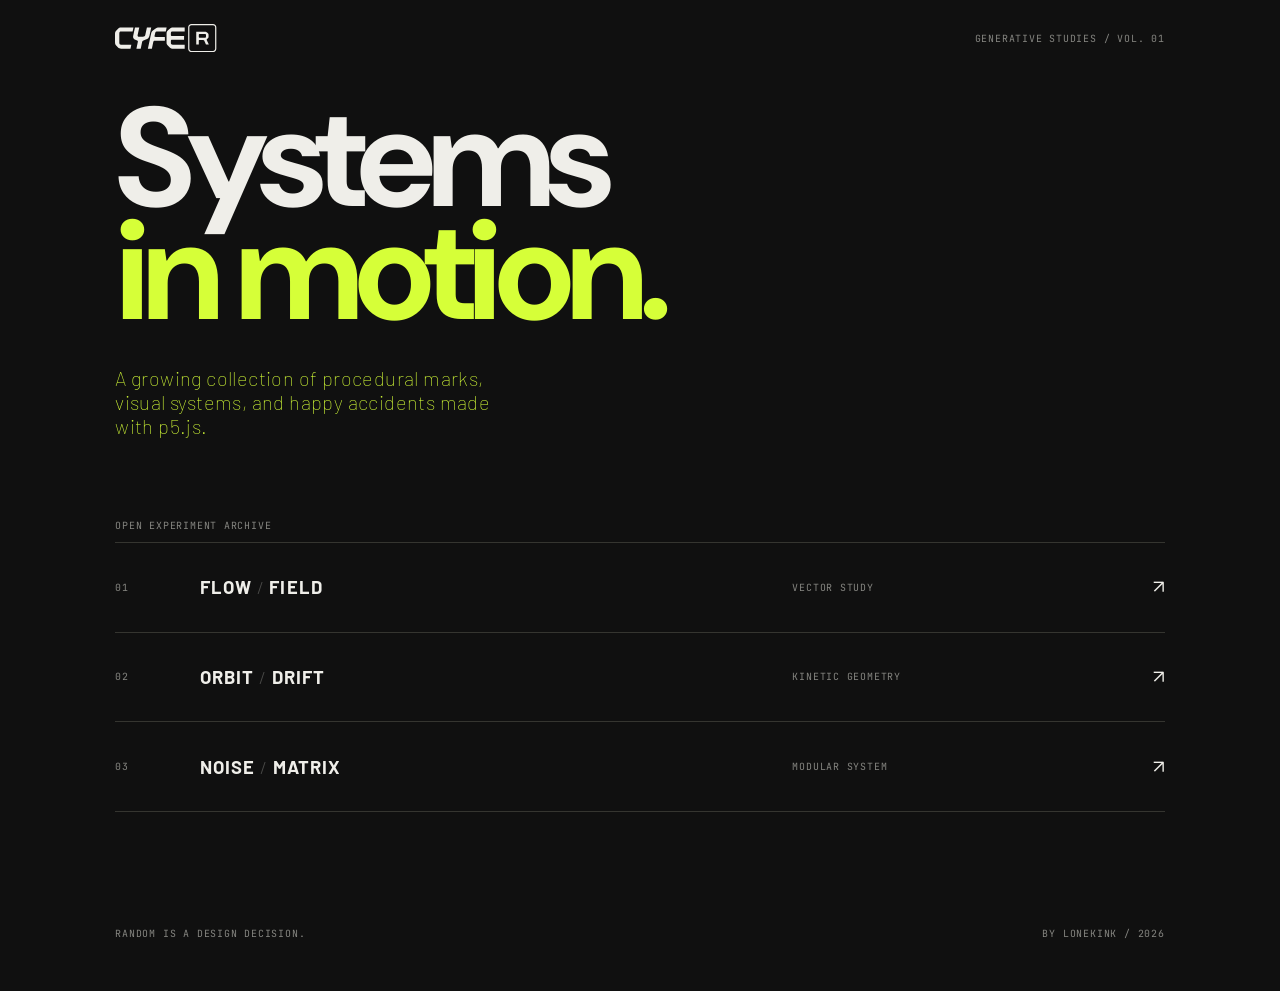
==== index.html @ 2ccb908e "Update index.html OEA relocation" ====
<!doctype html>
<html lang="en">
<head>
  <meta charset="utf-8">
  <meta name="viewport" content="width=device-width, initial-scale=1">
  <meta name="theme-color" content="#101010">
  <title>CYFER / Experiments</title>
  <link rel="stylesheet" href="site.css">
  <link rel="preconnect" href="https://fonts.googleapis.com">
<link rel="preconnect" href="https://fonts.gstatic.com" crossorigin>
<link href="https://fonts.googleapis.com/css2?family=DM+Sans:opsz,wght@9..40,400;9..40,700&family=Barlow:wght@100;700&family=JetBrains+Mono:wght@400;500&display=swap" rel="stylesheet">
</head>
<body>
<header class="topbar">
  <div class="topbar-inner">
    <a class="wordmark" href="./" aria-label="CYFER home">
<svg xmlns="http://www.w3.org/2000/svg" version="1.1" viewBox="0 0 240.51 66.83">
  <g fill="currentColor">
    <path d="M10.26,57.83c-1.18-.53-2.36-1.42-3.56-2.66l-3.96-4.18c-1.15-1.2-1.9-2.38-2.23-3.53-.34-1.15-.5-2.71-.5-4.68v-18.72c0-1.97.17-3.53.5-4.68.33-1.15,1.08-2.33,2.23-3.53l3.96-4.18c1.2-1.25,2.39-2.14,3.56-2.66,1.18-.53,2.53-.79,4.07-.79h29.48l-2.04,9.5H14.18c-1.34,0-2.34.37-2.99,1.12-.65.74-.97,1.91-.97,3.49v22.18c0,1.58.32,2.75.97,3.49.65.74,1.64,1.12,2.99,1.12h24.57l-1.99,9.5H14.33c-1.54,0-2.89-.26-4.07-.79Z"/>
    <path d="M133.44,57.9c-1.32-.48-2.7-1.39-4.14-2.74l-3.46-3.24c-1.25-1.2-2.14-2.39-2.66-3.56-.53-1.18-.79-2.53-.79-4.07v-21.82c0-1.58.25-2.95.76-4.1s1.4-2.33,2.7-3.53l3.46-3.24c1.44-1.34,2.82-2.24,4.14-2.7,1.32-.46,2.92-.68,4.79-.68h27.16v9.5h-28.17c-1.58,0-2.75.32-3.49.97-.74.65-1.12,1.64-1.12,2.99v3.74c0,1.3.22,2.16.65,2.59.43.43,1.27.65,2.52.65h28.17v8.78h-28.17c-1.25,0-2.09.22-2.52.65-.43.43-.65,1.3-.65,2.59v4.46c0,1.34.37,2.34,1.12,2.99.74.65,1.91.97,3.49.97h28.17v9.5h-27.16c-1.87,0-3.47-.24-4.79-.72Z"/>
    <g fill="currentColor" id="R-letter"><path d="M192.82,18.42h21.38c.77,0,1.46.11,2.06.32.6.21,1.19.58,1.76,1.09l2.4,2.19c.6.54,1.03,1.15,1.29,1.82.26.67.39,1.34.39,1.99v4.46c0,1.69-.56,2.96-1.67,3.81l-1.8,1.41c-.66.51-.99,1.11-.99,1.8,0,.37.1.76.3,1.16l4.76,9.94h-6.86l-4.11-9.09c-.51-1.09-1.34-1.63-2.49-1.63h-8.18c-.69,0-1.21.18-1.59.54-.37.36-.56.89-.56,1.61v8.57h-6.09v-30ZM215.23,31.79c.51-.46.77-1.16.77-2.1v-3.26c0-.94-.26-1.64-.77-2.1-.51-.46-1.17-.69-1.97-.69h-12.2c-.69,0-1.21.18-1.59.54-.37.36-.56.89-.56,1.61v4.54c0,.71.19,1.25.56,1.61.37.36.9.54,1.59.54h12.2c.8,0,1.46-.23,1.97-.69Z"/>  </g>
  </g>
  <g id="keycap" fill="currentColor"> <path d="M232.67,66.83h-51.16c-4.32,0-7.84-3.52-7.84-7.84V7.84c0-4.32,3.52-7.84,7.84-7.84h51.16c4.32,0,7.84,3.52,7.84,7.84v51.15c0,4.32-3.52,7.84-7.84,7.84ZM181.51,2.83c-2.76,0-5,2.25-5,5v51.15c0,2.76,2.25,5.01,5,5.01h51.16c2.76,0,5-2.25,5-5.01V7.84c0-2.76-2.25-5-5-5h-51.16Z"/>
  <g fill="currentColor">
    <path d="M54.37,41.41c0-1.15-.55-1.94-1.66-2.38l-4.54-1.94c-1.82-.82-3.16-1.75-4-2.81-.84-1.06-1.26-2.4-1.26-4.03,0-.91.1-1.77.29-2.59l4.18-19.44h10.22l-3.74,17.57c-.14.62-.22,1.18-.22,1.66,0,1.06.31,1.81.94,2.27.62.46,1.61.68,2.95.68h8.78c1.63,0,2.89-.36,3.78-1.08.89-.72,1.52-1.9,1.91-3.53l3.74-17.57h10.22l-4.18,19.44c-.91,4.51-3.77,7.63-8.57,9.36l-5.69,2.02c-1.68.58-2.69,1.68-3.02,3.31l-3.46,16.27h-10.22l3.46-16.27c.05-.19.07-.5.07-.94Z"/>
    <path d="M87.33,18.37c.74-1.15,1.88-2.33,3.42-3.53l4.18-3.24c1.73-1.34,3.3-2.24,4.72-2.7,1.42-.46,3.06-.68,4.93-.68h18l-2.02,9.5h-19.73c-1.58,0-2.82.32-3.71.97-.89.65-1.48,1.64-1.76,2.99l-1.3,5.9c-.1.38-.14.86-.14,1.44,0,.72.19,1.2.58,1.44.38.24,1.08.36,2.09.36h21.73l.13,8.78h-23.73c-1.25,0-2.14.22-2.66.65-.53.43-.94,1.3-1.22,2.59l-3.31,15.77h-9.5l7.7-36.14c.33-1.58.88-2.95,1.62-4.1Z"/>
  </g>
</svg>
    </a>
    <span class="eyebrow">GENERATIVE STUDIES / VOL. 01</span>
  </div>
</header>
  <main>
    <section class="intro">
      <h1>Systems<br><em>in motion.</em></h1>
      <p class="summary">A growing collection of procedural marks, visual systems, and happy accidents made with p5.js.</p>
    </section>    
          <p class="eyebrow">OPEN EXPERIMENT ARCHIVE</p>
        <section class="experiments" aria-label="Experiments">
      <a class="experiment" href="experiments/01-flow/">
        <span class="number">01</span>
        <span class="name">FLOW<span class="slash">/</span>FIELD</span>
        <span class="kind">VECTOR STUDY</span>
        <span class="arrow">&#x2197;&#xFE0E;</span>
      </a>

      <a class="experiment" href="experiments/02-orbit/">
        <span class="number">02</span>
        <span class="name">ORBIT<span class="slash">/</span>DRIFT</span>
        <span class="kind">KINETIC GEOMETRY</span>
        <span class="arrow">&#x2197;&#xFE0E;</span>
      </a>

      <a class="experiment" href="experiments/03-grid/">
        <span class="number">03</span>
        <span class="name">NOISE<span class="slash">/</span>MATRIX</span>
        <span class="kind">MODULAR SYSTEM</span>
        <span class="arrow">&#x2197;&#xFE0E;</span>
      </a>

    </section>
    <footer><span>RANDOM IS A DESIGN DECISION.</span><span>BY LONEKINK / <span id="year"></span></span></footer>
    <script>
  document.getElementById('year').textContent = new Date().getFullYear();
</script>
  </main>
</body>
</html>
---- site.css ----
:root {
  color-scheme: dark;
  --bg: #101010;
  --fg: #efeee9;
  --muted: #858580;
  --line: #353530;
  --accent: #d6ff38;
}
* { box-sizing: border-box; }
html { background: var(--bg); }

/* ---------- BODY ---------- */
body {
  margin: 0; background: var(--bg); color: var(--fg);
  font-family: "DM Sans", "Helvetica Neue", Helvetica, Arial, sans-serif;  
  min-height: 100vh;
  min-height: 100dvh;
  display: flex;
  flex-direction: column;
}
a { color: inherit; text-decoration: none; }

/* ---------- TOPBAR: full-bleed line, aligned content ---------- */
.topbar {
  height: clamp(64px, 6vw, 110px);
  flex-shrink: 0;
}
.topbar-inner {
  height: 100%;
  max-width: clamp(1120px, 92vw, 2200px);
  margin: 0 auto;
  padding: 0 clamp(20px, 5vw, 120px);
  display: flex; align-items: center; justify-content: space-between;
}
.wordmark {
  display: inline-flex;
  align-items: center;
  color: var(--fg); 
  transition: color .2s ease;
}
.wordmark svg {
  display: block;
  height: clamp(24px, 2.2vw, 42px); 
  width: auto;
}
.wordmark:hover {
  color: var(--accent);
}

/* ---------- MONO MICRO-TYPE ---------- */
.eyebrow, .kind, .number, footer {
  font-family: "JetBrains Mono", "SFMono-Regular", Consolas, monospace;
  letter-spacing: .08em;
  font-size: clamp(.62rem, .68vw, 1rem);
}
.eyebrow, .kind, .number { color: var(--muted); }

/* ---------- MAIN ---------- */
main {
  flex: 1;
  display: flex;
  flex-direction: column;
  justify-content: center;
  width: 100%;
  max-width: clamp(1120px, 92vw, 2200px);
  margin: 0 auto;
  padding: 0 clamp(20px, 5vw, 120px);
}
main > * { flex-shrink: 0; }

/* ---------- INTRO ---------- */
.intro {
  padding: 0 0 clamp(40px, 4vw, 80px);
}

/* ---------- HEADLINE ---------- */
h1 {
  font-size: clamp(4rem, 11vw, 20rem);
  line-height: .8;
  letter-spacing: -.052em;
  margin: clamp(20px, 2vw, 40px) 0 clamp(28px, 3vw, 56px);
  font-weight: 700;
}
h1 em { color: var(--accent); font-style: normal; }

.summary {
  max-width: clamp(360px, 32vw, 680px); /* Widened slightly to accommodate larger text */
  color: var(--accent);      
  font-family: "Barlow", "Helvetica Neue", sans-serif; 
  font-size: clamp(1.25rem, 1.4vw, 1.85rem); /* <-- INCREASED (was 1.1 to 1.6) */
  font-weight: 100;          
  line-height: 1.2;          
  letter-spacing: 0.02em;    
}

/* ---------- EXPERIMENT LIST ---------- */
.experiments { border-top: 1px solid var(--line);
               padding-bottom: clamp(40px, 6vw, 100px); /* <-- Added bottom padding */
}
.experiment {
  display: grid;
  grid-template-columns: clamp(48px, 5vw, 110px) 1fr minmax(140px, 320px) 32px;
  gap: clamp(12px, 1.6vw, 32px);
  align-items: center;
  min-height: clamp(84px, 7vw, 160px);
  border-bottom: 1px solid var(--line);
  transition: padding .2s, color .2s;
}
.experiment:hover { padding: 0 16px; color: var(--accent); }

/* Fixed: Re-added the .name class and heavy font */
.name {
  font-family: "Barlow", "Helvetica Neue", sans-serif; 
  font-size: clamp(1.4rem, 2.6vw, 3.4rem); /* <-- INCREASED (was 1.2 to 3) */
  font-weight: 700;               
  letter-spacing: 0.1em;          
  text-transform: uppercase;      
  color: var(--fg);               
  width: 100%;                    
  display: block;                 
  white-space: nowrap;            
  transition: color .2s, letter-spacing .3s;
}

/* Fixed: Added the ultra-thin dash separator */
.slash {
  font-weight: 300;           /* Thinnest weight */
  color: var(--muted);        /* Muted color */
  font-size: 1em;          /* Slightly smaller */
  opacity: 0.5;               /* Visual weight drop */
  margin: 0 0.25em;           /* Breathing room */
  display: inline-block;      
}

.experiment:hover .slash {
  color: var(--accent);
  opacity: 1;
}

.arrow {
  font-family: "DM Sans", sans-serif; /* <-- Forces a clean, non-emoji font */
  font-size: clamp(1.15rem, 1.4vw, 2rem);
  text-align: right;
}

/* ---------- FOOTER ---------- */
footer {
  display: flex; justify-content: space-between;
  color: var(--muted);
  flex-shrink: 0;
  width: 100%;
  max-width: clamp(1120px, 92vw, 2200px);
  margin: 0 auto;
  padding: clamp(30px, 3vw, 70px) 0 clamp(40px, 4vw, 90px);
}

/* ---------- WIDE / ULTRAWIDE ---------- */
@media (min-width: 1600px) {
  main, .topbar-inner, footer { max-width: 1800px; }

  .experiment {
    min-height: clamp(64px, 4.5vw, 96px);
    grid-template-columns: clamp(40px, 4vw, 80px) 1fr minmax(120px, 240px) 28px;
    gap: clamp(10px, 1.2vw, 20px);
  }
  .name  { font-size: clamp(1.5rem, 1.8vw, 2.2rem); } /* <-- Bumped up */
  .arrow { font-size: clamp(1rem, 1.1vw, 1.3rem); }
}

@media (min-width: 2000px) {
  main, .topbar-inner, footer { max-width: 2200px; }
  h1   { font-size: clamp(14rem, 11vw, 24rem); }

  .experiment { min-height: clamp(60px, 3.8vw, 84px); }
  .name       { font-size: clamp(1.6rem, 1.5vw, 2.4rem); } /* <-- Bumped up */
  .kind       { font-size: clamp(.58rem, .62vw, .8rem); }
}

@media (min-width: 2800px) {
  main, .topbar-inner {
    max-width: 2600px;
    padding-left: clamp(60px, 5vw, 160px);
    padding-right: clamp(60px, 5vw, 160px);
  }
  footer { max-width: 2600px; }
  
  h1   { font-size: clamp(18rem, 11vw, 30rem); }
  .summary { max-width: 820px; font-size: 2rem; } /* <-- Bumped up */
  .name       { font-size: clamp(1.8rem, 1.3vw, 2.6rem); } /* <-- Bumped up */
  .experiment { min-height: clamp(56px, 3.2vw, 72px); }
}

/* ---------- MOBILE ---------- */
@media (max-width: 600px) {
  .topbar { height: 64px; }
  .topbar .eyebrow { max-width: 130px; text-align: right; line-height: 1.5; }
  .experiment { grid-template-columns: 30px 1fr 20px; }
  .kind { display: none; }
  .summary {
    font-size: 1.15rem; /* <-- Added so the summary grows on mobile too */
  }
}
  .name {
    font-size: 1.15rem; /* <-- Increased from 0.95rem */
    letter-spacing: 0.06em; /* <-- Slightly increased to balance the heavier font */
  }
}
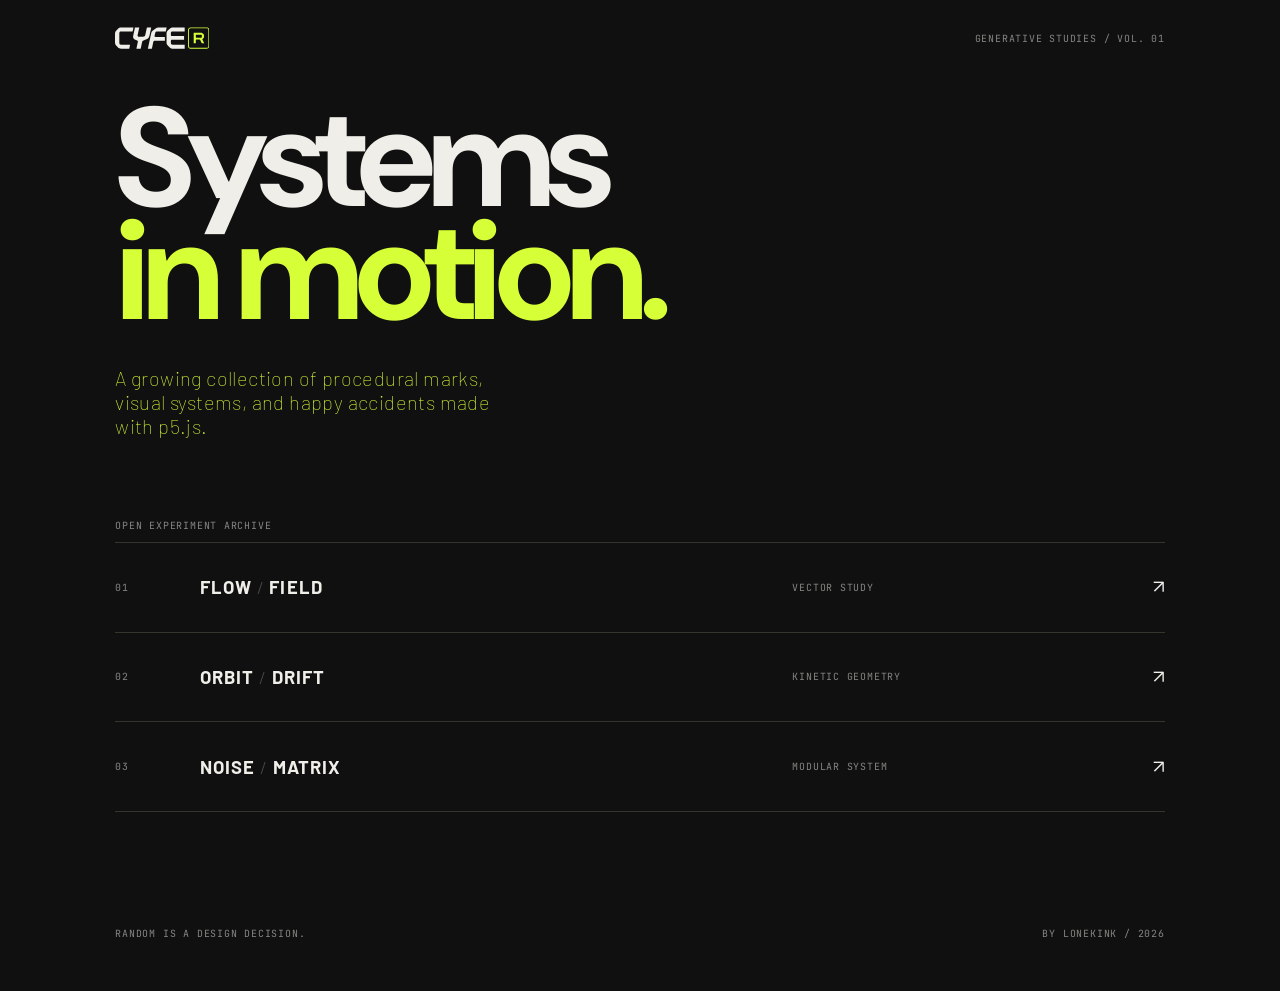
==== commit 6d6a4639: "Update index.html SVG update" ====
--- a/index.html
+++ b/index.html
@@ -14,16 +14,18 @@
 <header class="topbar">
   <div class="topbar-inner">
     <a class="wordmark" href="./" aria-label="CYFER home">
-<svg xmlns="http://www.w3.org/2000/svg" version="1.1" viewBox="0 0 240.51 66.83">
-  <g fill="currentColor">
-    <path d="M10.26,57.83c-1.18-.53-2.36-1.42-3.56-2.66l-3.96-4.18c-1.15-1.2-1.9-2.38-2.23-3.53-.34-1.15-.5-2.71-.5-4.68v-18.72c0-1.97.17-3.53.5-4.68.33-1.15,1.08-2.33,2.23-3.53l3.96-4.18c1.2-1.25,2.39-2.14,3.56-2.66,1.18-.53,2.53-.79,4.07-.79h29.48l-2.04,9.5H14.18c-1.34,0-2.34.37-2.99,1.12-.65.74-.97,1.91-.97,3.49v22.18c0,1.58.32,2.75.97,3.49.65.74,1.64,1.12,2.99,1.12h24.57l-1.99,9.5H14.33c-1.54,0-2.89-.26-4.07-.79Z"/>
-    <path d="M133.44,57.9c-1.32-.48-2.7-1.39-4.14-2.74l-3.46-3.24c-1.25-1.2-2.14-2.39-2.66-3.56-.53-1.18-.79-2.53-.79-4.07v-21.82c0-1.58.25-2.95.76-4.1s1.4-2.33,2.7-3.53l3.46-3.24c1.44-1.34,2.82-2.24,4.14-2.7,1.32-.46,2.92-.68,4.79-.68h27.16v9.5h-28.17c-1.58,0-2.75.32-3.49.97-.74.65-1.12,1.64-1.12,2.99v3.74c0,1.3.22,2.16.65,2.59.43.43,1.27.65,2.52.65h28.17v8.78h-28.17c-1.25,0-2.09.22-2.52.65-.43.43-.65,1.3-.65,2.59v4.46c0,1.34.37,2.34,1.12,2.99.74.65,1.91.97,3.49.97h28.17v9.5h-27.16c-1.87,0-3.47-.24-4.79-.72Z"/>
-    <g fill="currentColor" id="R-letter"><path d="M192.82,18.42h21.38c.77,0,1.46.11,2.06.32.6.21,1.19.58,1.76,1.09l2.4,2.19c.6.54,1.03,1.15,1.29,1.82.26.67.39,1.34.39,1.99v4.46c0,1.69-.56,2.96-1.67,3.81l-1.8,1.41c-.66.51-.99,1.11-.99,1.8,0,.37.1.76.3,1.16l4.76,9.94h-6.86l-4.11-9.09c-.51-1.09-1.34-1.63-2.49-1.63h-8.18c-.69,0-1.21.18-1.59.54-.37.36-.56.89-.56,1.61v8.57h-6.09v-30ZM215.23,31.79c.51-.46.77-1.16.77-2.1v-3.26c0-.94-.26-1.64-.77-2.1-.51-.46-1.17-.69-1.97-.69h-12.2c-.69,0-1.21.18-1.59.54-.37.36-.56.89-.56,1.61v4.54c0,.71.19,1.25.56,1.61.37.36.9.54,1.59.54h12.2c.8,0,1.46-.23,1.97-.69Z"/>  </g>
+<svg  xmlns="http://www.w3.org/2000/svg" version="1.1" viewBox="0 0 223.79 66.83">
+  <g id="letters" fill="currentColor">
+    <path d="M54.37,41.41c0-1.15-.55-1.94-1.66-2.38l-4.54-1.94c-1.82-.82-3.16-1.75-4-2.81s-1.26-2.4-1.26-4.03c0-.91.1-1.77.29-2.59l4.18-19.44h10.22l-3.74,17.57c-.14.62-.22,1.18-.22,1.66,0,1.06.31,1.81.94,2.27.62.46,1.61.68,2.95.68h8.78c1.63,0,2.89-.36,3.78-1.08s1.52-1.9,1.91-3.53l3.74-17.57h10.22l-4.18,19.44c-.91,4.51-3.77,7.63-8.57,9.36l-5.69,2.02c-1.68.58-2.69,1.68-3.02,3.31l-3.46,16.27h-10.22l3.46-16.27c.05-.19.07-.5.07-.94h.02Z"/>
+    <path d="M87.33,18.37c.74-1.15,1.88-2.33,3.42-3.53l4.18-3.24c1.73-1.34,3.3-2.24,4.72-2.7s3.06-.68,4.93-.68h18l-2.02,9.5h-19.73c-1.58,0-2.82.32-3.71.97s-1.48,1.64-1.76,2.99l-1.3,5.9c-.1.38-.14.86-.14,1.44,0,.72.19,1.2.58,1.44.38.24,1.08.36,2.09.36h21.73l.13,8.78h-23.73c-1.25,0-2.14.22-2.66.65-.53.43-.94,1.3-1.22,2.59l-3.31,15.77h-9.5l7.7-36.14c.33-1.58.88-2.95,1.62-4.1h-.02Z"/>
+    <path d="M10.26,57.83c-1.18-.53-2.36-1.42-3.56-2.66l-3.96-4.18c-1.15-1.2-1.9-2.38-2.23-3.53C.17,46.31.01,44.75.01,42.78v-18.72c0-1.97.17-3.53.5-4.68.33-1.15,1.08-2.33,2.23-3.53l3.96-4.18c1.2-1.25,2.39-2.14,3.56-2.66,1.18-.53,2.53-.79,4.07-.79h29.48l-2.04,9.5H14.18c-1.34,0-2.34.37-2.99,1.12-.65.74-.97,1.91-.97,3.49v22.18c0,1.58.32,2.75.97,3.49.65.74,1.64,1.12,2.99,1.12h21.62l-1.99,9.5H14.33c-1.54,0-2.89-.26-4.07-.79Z"/>
+    <path d="M133.44,57.9c-1.32-.48-2.7-1.39-4.14-2.74l-3.46-3.24c-1.25-1.2-2.14-2.39-2.66-3.56-.53-1.18-.79-2.53-.79-4.07v-21.82c0-1.58.25-2.95.76-4.1s1.4-2.33,2.7-3.53l3.46-3.24c1.44-1.34,2.82-2.24,4.14-2.7,1.32-.46,2.92-.68,4.79-.68h27.16v9.5h-28.17c-1.58,0-2.75.32-3.49.97s-1.12,1.64-1.12,2.99v3.74c0,1.3.22,2.16.65,2.59s1.27.65,2.52.65h28.17v8.78h-28.17c-1.25,0-2.09.22-2.52.65-.43.43-.65,1.3-.65,2.59v4.46c0,1.34.37,2.34,1.12,2.99.74.65,1.91.97,3.49.97h28.17v9.5h-27.16c-1.87,0-3.47-.24-4.79-.72v.02Z"/>
   </g>
-  <g id="keycap" fill="currentColor"> <path d="M232.67,66.83h-51.16c-4.32,0-7.84-3.52-7.84-7.84V7.84c0-4.32,3.52-7.84,7.84-7.84h51.16c4.32,0,7.84,3.52,7.84,7.84v51.15c0,4.32-3.52,7.84-7.84,7.84ZM181.51,2.83c-2.76,0-5,2.25-5,5v51.15c0,2.76,2.25,5.01,5,5.01h51.16c2.76,0,5-2.25,5-5.01V7.84c0-2.76-2.25-5-5-5h-51.16Z"/>
-  <g fill="currentColor">
-    <path d="M54.37,41.41c0-1.15-.55-1.94-1.66-2.38l-4.54-1.94c-1.82-.82-3.16-1.75-4-2.81-.84-1.06-1.26-2.4-1.26-4.03,0-.91.1-1.77.29-2.59l4.18-19.44h10.22l-3.74,17.57c-.14.62-.22,1.18-.22,1.66,0,1.06.31,1.81.94,2.27.62.46,1.61.68,2.95.68h8.78c1.63,0,2.89-.36,3.78-1.08.89-.72,1.52-1.9,1.91-3.53l3.74-17.57h10.22l-4.18,19.44c-.91,4.51-3.77,7.63-8.57,9.36l-5.69,2.02c-1.68.58-2.69,1.68-3.02,3.31l-3.46,16.27h-10.22l3.46-16.27c.05-.19.07-.5.07-.94Z"/>
-    <path d="M87.33,18.37c.74-1.15,1.88-2.33,3.42-3.53l4.18-3.24c1.73-1.34,3.3-2.24,4.72-2.7,1.42-.46,3.06-.68,4.93-.68h18l-2.02,9.5h-19.73c-1.58,0-2.82.32-3.71.97-.89.65-1.48,1.64-1.76,2.99l-1.3,5.9c-.1.38-.14.86-.14,1.44,0,.72.19,1.2.58,1.44.38.24,1.08.36,2.09.36h21.73l.13,8.78h-23.73c-1.25,0-2.14.22-2.66.65-.53.43-.94,1.3-1.22,2.59l-3.31,15.77h-9.5l7.7-36.14c.33-1.58.88-2.95,1.62-4.1Z"/>
+  <g id="keycap" fill="currentColor">
+  <path d="M217.88,58.61h-38.57c-3.26,0-5.91-2.65-5.91-5.91V14.14c0-3.26,2.65-5.91,5.91-5.91h38.57c3.26,0,5.91,2.65,5.91,5.91v38.56c0,3.26-2.65,5.91-5.91,5.91ZM179.31,10.36c-2.08,0-3.77,1.7-3.77,3.77v38.56c0,2.08,1.7,3.78,3.77,3.78h38.57c2.08,0,3.77-1.7,3.77-3.78V14.14c0-2.08-1.7-3.77-3.77-3.77h-38.57Z"/>
+    <g id="R-letter" fill="currentColor">
+    <path d="M186.81,20.92h17.82c.64,0,1.22.09,1.72.27.5.17.99.48,1.47.91l2,1.83c.5.45.86.96,1.07,1.52s.32,1.12.32,1.66v3.72c0,1.41-.47,2.47-1.39,3.18l-1.5,1.17c-.55.42-.83.93-.83,1.5,0,.31.08.63.25.97l3.97,8.28h-5.72l-3.43-7.58c-.42-.91-1.12-1.36-2.08-1.36h-6.82c-.58,0-1.01.15-1.32.45-.31.3-.47.74-.47,1.34v7.14h-5.07v-25h0ZM205.49,32.06c.42-.38.64-.97.64-1.75v-2.72c0-.78-.22-1.37-.64-1.75-.42-.38-.97-.58-1.64-.58h-10.17c-.58,0-1.01.15-1.32.45-.31.3-.47.74-.47,1.34v3.78c0,.59.16,1.04.47,1.34s.75.45,1.32.45h10.17c.67,0,1.22-.19,1.64-.58Z"/>
+  </g>
   </g>
 </svg>
     </a>
--- a/site.css
+++ b/site.css
@@ -43,10 +43,18 @@
   height: clamp(24px, 2.2vw, 42px); 
   width: auto;
 }
+.wordmark #keycap,
+.wordmark #R-letter {
+  fill: var(--accent);
+  transition: fill .2s ease;
+}
 .wordmark:hover {
   color: var(--accent);
 }
-
+.wordmark:hover #keycap,
+.wordmark:hover #R-letter {
+  fill: var(--fg);
+}
 /* ---------- MONO MICRO-TYPE ---------- */
 .eyebrow, .kind, .number, footer {
   font-family: "JetBrains Mono", "SFMono-Regular", Consolas, monospace;
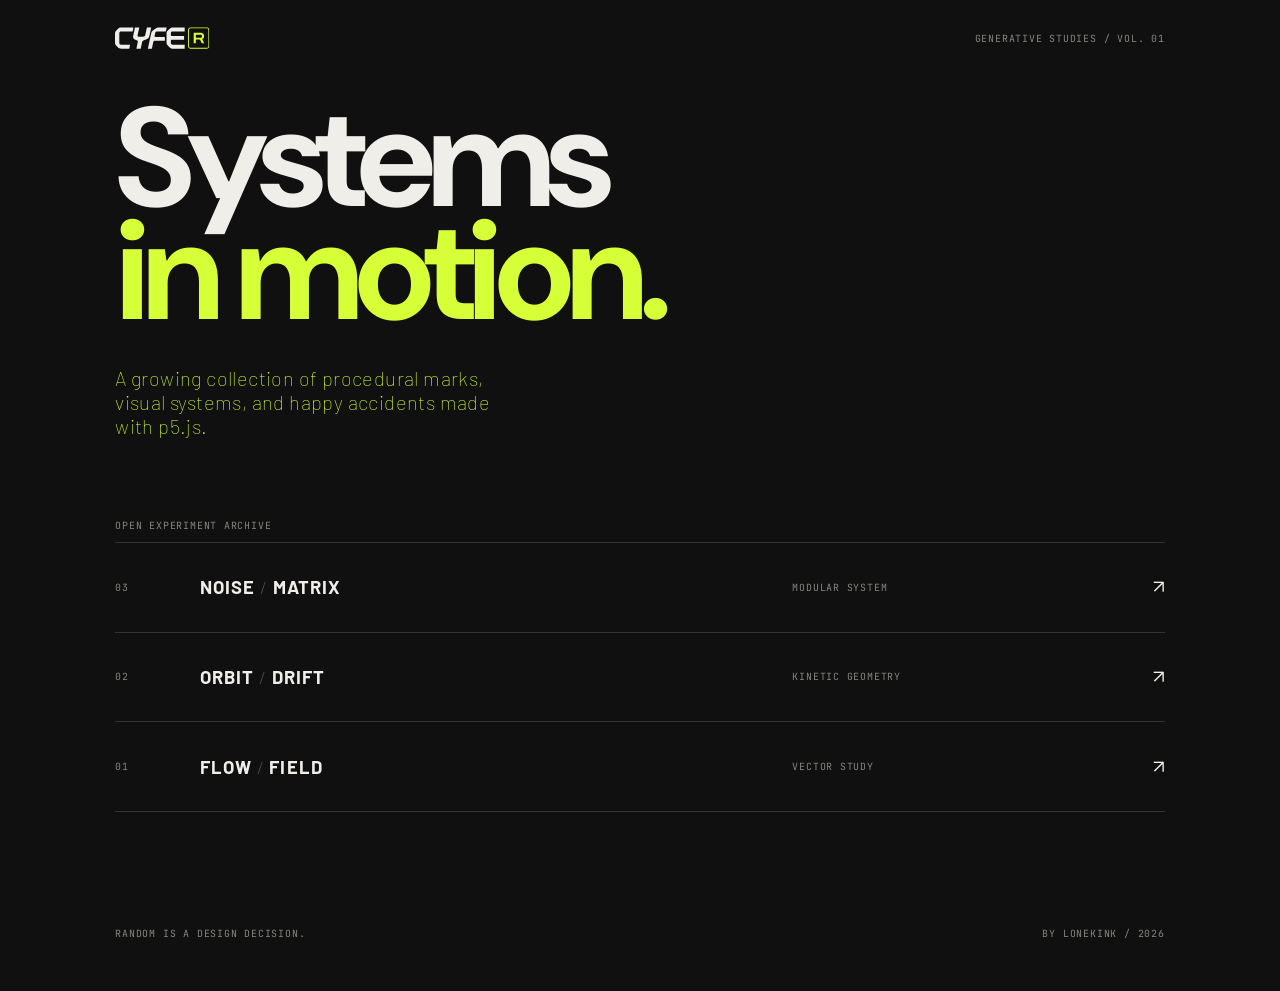
==== commit 17804edf: "Update index.html Rearranged Experiments chronology" ====
--- a/index.html
+++ b/index.html
@@ -39,24 +39,25 @@
     </section>    
           <p class="eyebrow">OPEN EXPERIMENT ARCHIVE</p>
         <section class="experiments" aria-label="Experiments">
-      <a class="experiment" href="experiments/01-flow/">
-        <span class="number">01</span>
-        <span class="name">FLOW<span class="slash">/</span>FIELD</span>
-        <span class="kind">VECTOR STUDY</span>
+     
+      <a class="experiment" href="experiments/03-grid/">
+        <span class="number">03</span>
+        <span class="name">NOISE<span class="slash">/</span>MATRIX</span>
+        <span class="kind">MODULAR SYSTEM</span>
         <span class="arrow">&#x2197;&#xFE0E;</span>
       </a>
-
+          
       <a class="experiment" href="experiments/02-orbit/">
         <span class="number">02</span>
         <span class="name">ORBIT<span class="slash">/</span>DRIFT</span>
         <span class="kind">KINETIC GEOMETRY</span>
         <span class="arrow">&#x2197;&#xFE0E;</span>
       </a>
-
-      <a class="experiment" href="experiments/03-grid/">
-        <span class="number">03</span>
-        <span class="name">NOISE<span class="slash">/</span>MATRIX</span>
-        <span class="kind">MODULAR SYSTEM</span>
+          
+      <a class="experiment" href="experiments/01-flow/">
+        <span class="number">01</span>
+        <span class="name">FLOW<span class="slash">/</span>FIELD</span>
+        <span class="kind">VECTOR STUDY</span>
         <span class="arrow">&#x2197;&#xFE0E;</span>
       </a>
 
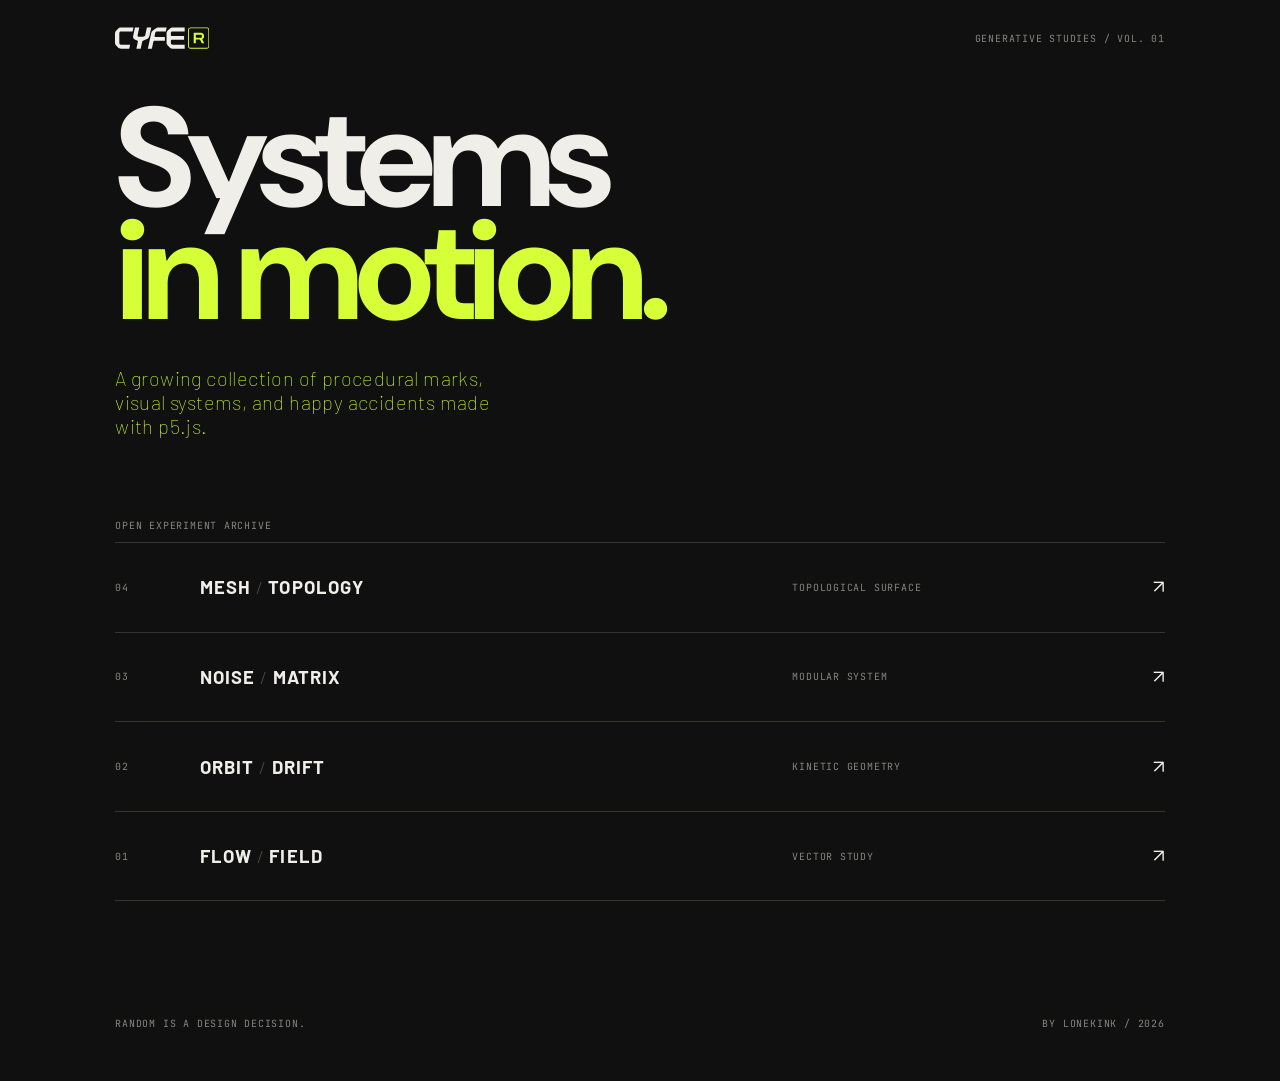
==== commit 595c8b3f: "Update index.html surface added" ====
--- a/index.html
+++ b/index.html
@@ -39,7 +39,13 @@
     </section>    
           <p class="eyebrow">OPEN EXPERIMENT ARCHIVE</p>
         <section class="experiments" aria-label="Experiments">
-     
+          
+      <a class="experiment" href="experiments/04-surface/">
+        <span class="number">04</span>
+        <span class="name">MESH<span class="slash">/</span>TOPOLOGY</span>
+        <span class="kind">TOPOLOGICAL SURFACE</span>
+        <span class="arrow">↗</span>
+      </a>
       <a class="experiment" href="experiments/03-grid/">
         <span class="number">03</span>
         <span class="name">NOISE<span class="slash">/</span>MATRIX</span>
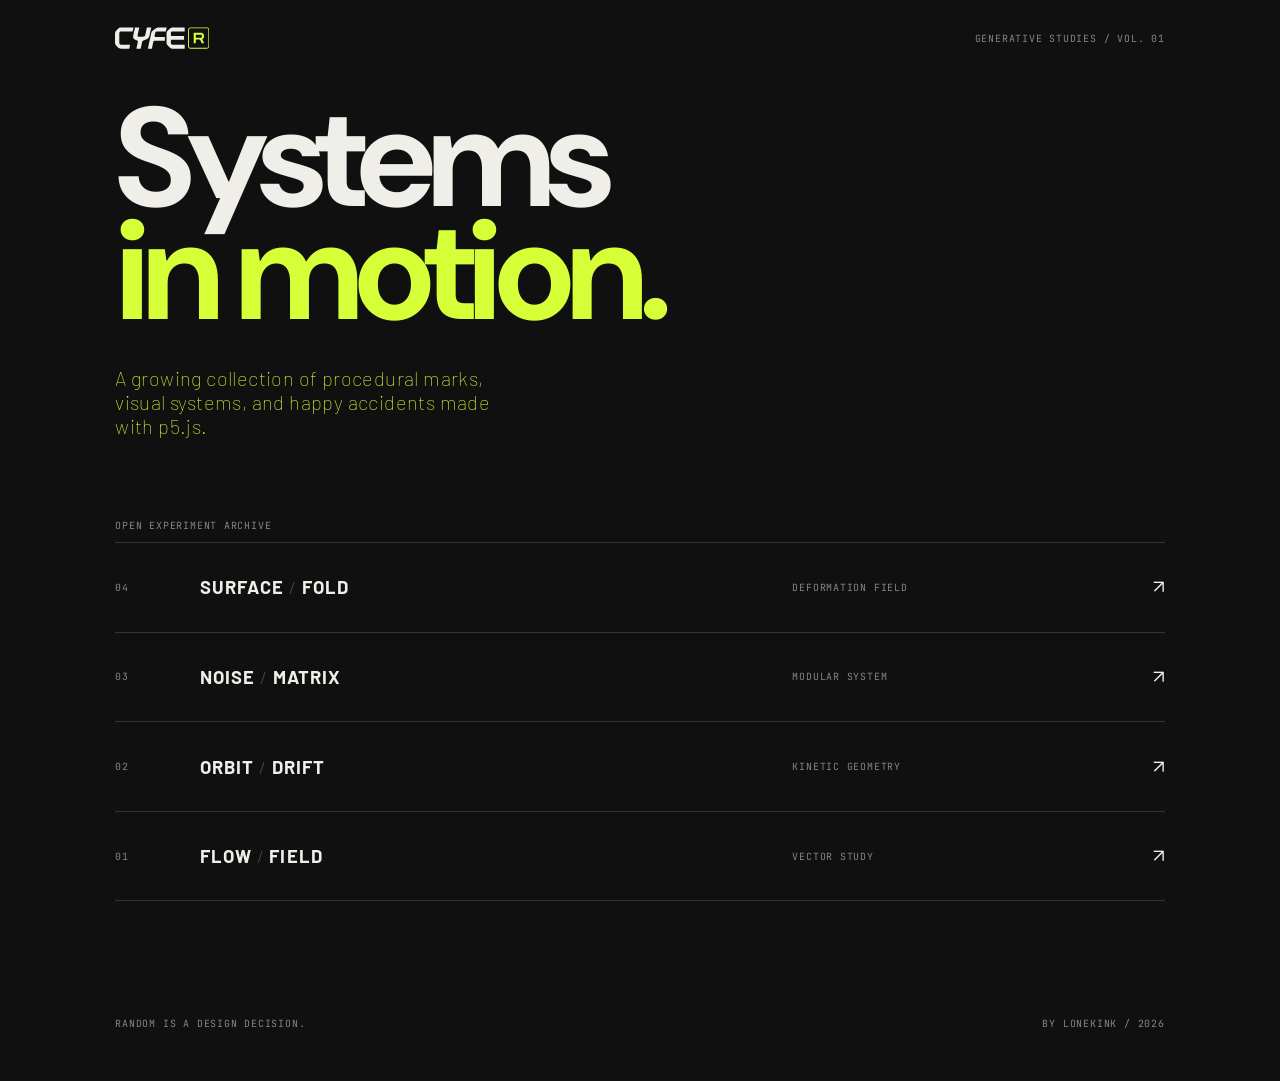
==== commit a152c284: "Update index.html Fixed names" ====
--- a/index.html
+++ b/index.html
@@ -42,8 +42,8 @@
           
       <a class="experiment" href="experiments/04-surface/">
         <span class="number">04</span>
-        <span class="name">MESH<span class="slash">/</span>TOPOLOGY</span>
-        <span class="kind">TOPOLOGICAL SURFACE</span>
+        <span class="name">SURFACE<span class="slash">/</span>FOLD</span>
+        <span class="kind">DEFORMATION FIELD</span>
         <span class="arrow">↗</span>
       </a>
       <a class="experiment" href="experiments/03-grid/">
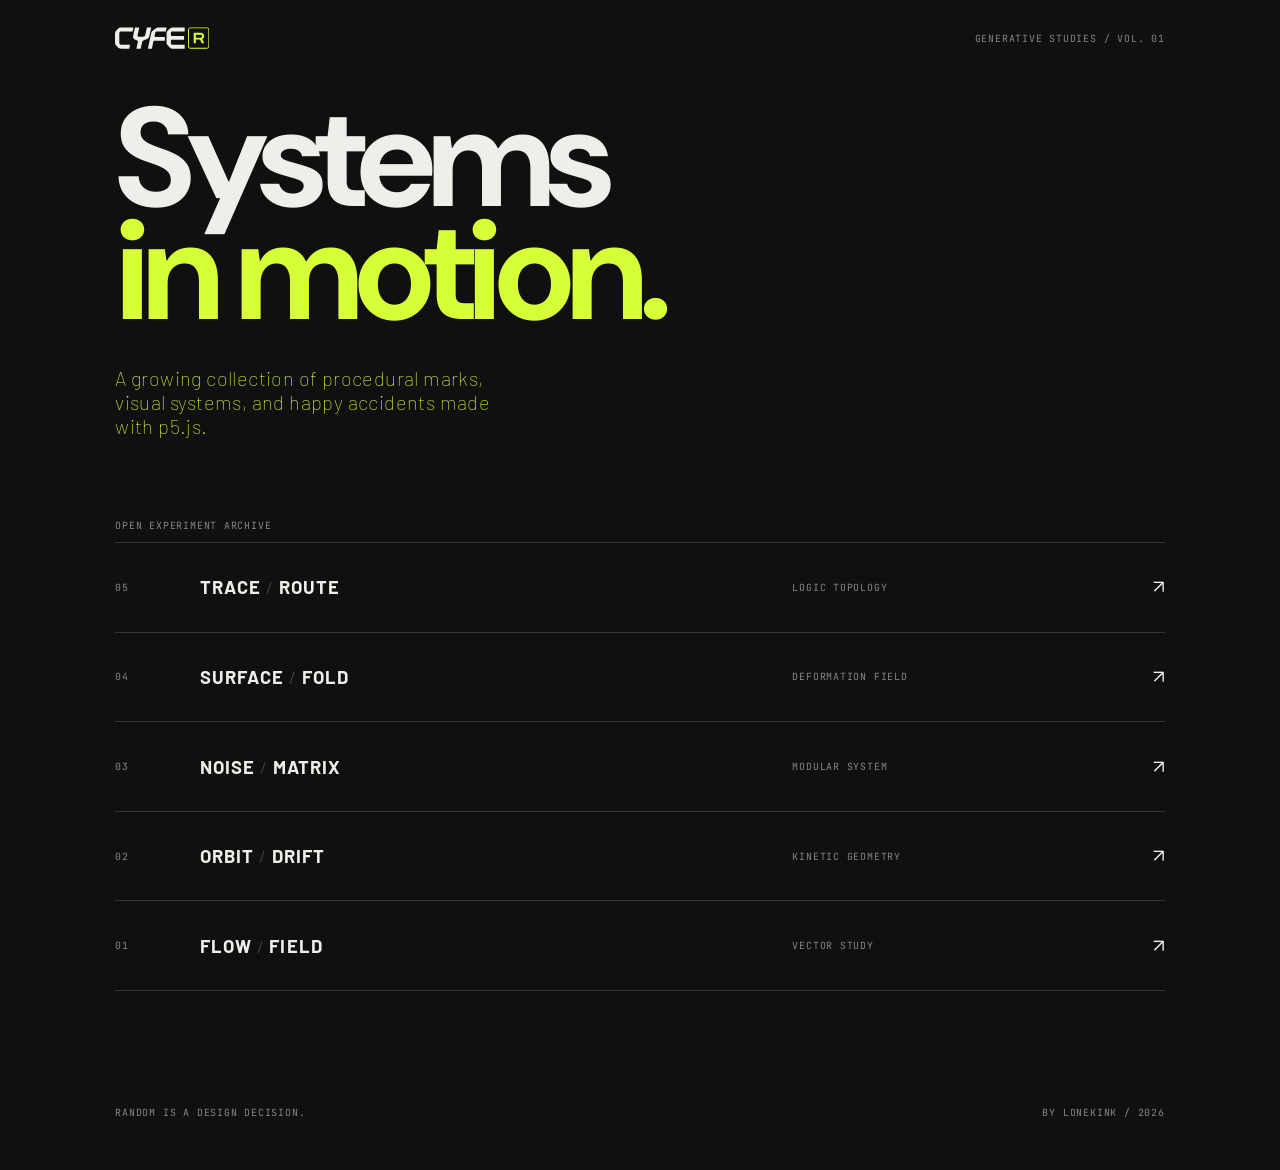
==== commit 7844cd5c: "Update index.html Experiment 5" ====
--- a/index.html
+++ b/index.html
@@ -39,6 +39,13 @@
     </section>    
           <p class="eyebrow">OPEN EXPERIMENT ARCHIVE</p>
         <section class="experiments" aria-label="Experiments">
+
+      <a class="experiment" href="experiments/05-trace/">
+        <span class="number">05</span>
+        <span class="name">TRACE<span class="slash">/</span>ROUTE</span>
+        <span class="kind">LOGIC TOPOLOGY</span>
+        <span class="arrow">↗</span>
+      </a>
           
       <a class="experiment" href="experiments/04-surface/">
         <span class="number">04</span>
@@ -46,6 +53,7 @@
         <span class="kind">DEFORMATION FIELD</span>
         <span class="arrow">↗</span>
       </a>
+          
       <a class="experiment" href="experiments/03-grid/">
         <span class="number">03</span>
         <span class="name">NOISE<span class="slash">/</span>MATRIX</span>
